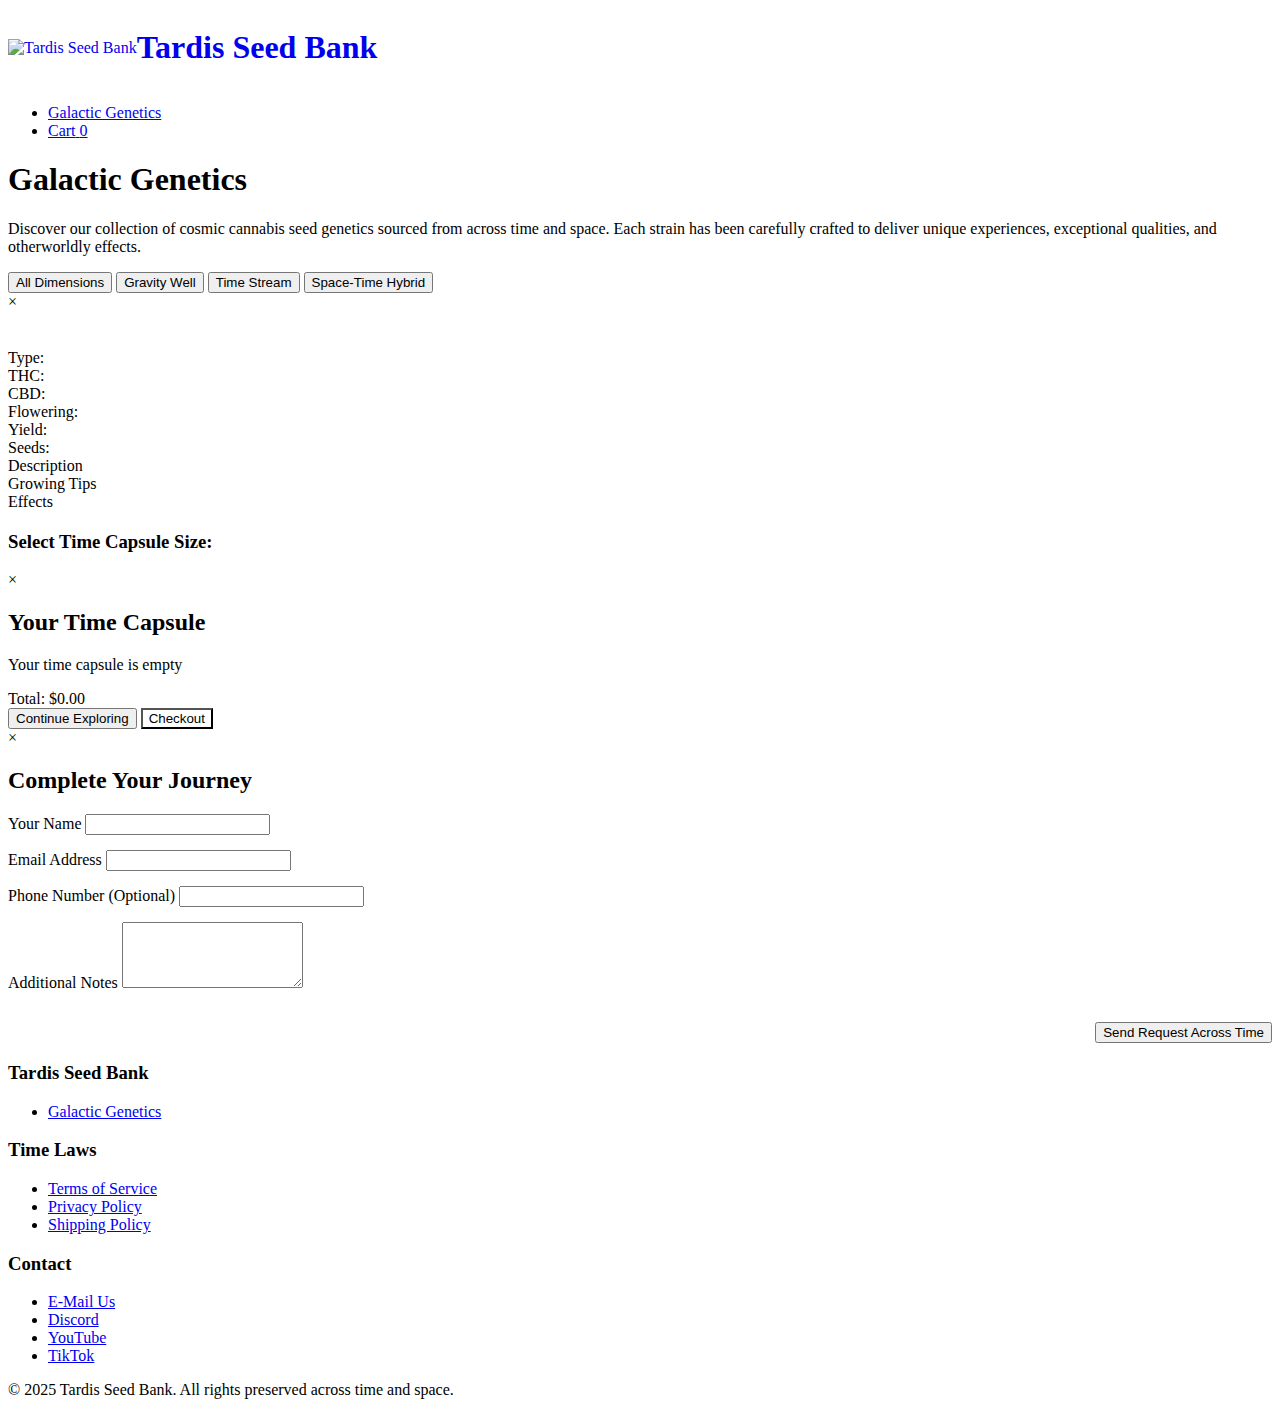
==== index.html @ 4725acb8 "Add files via upload" ====
<!DOCTYPE html>
<html lang="en">
<head>
    <meta charset="UTF-8">
    <meta name="viewport" content="width=device-width, initial-scale=1.0">
    
    <!-- Primary Meta Tags -->
    <meta name="title" content="Tardis Seed Bank - Galactic Genetics">
    <meta name="description" content="Explore our cosmic collection of cannabis seed genetics from across time and space.">

    <!-- Open Graph / Facebook / Discord -->
    <meta property="og:type" content="website">
    <meta property="og:url" content="http://www.tardisseedbank.com/genetics.html">
    <meta property="og:title" content="Tardis Seed Bank - Galactic Genetics">
    <meta property="og:description" content="Explore our cosmic collection of cannabis seed genetics from across time and space.">
    <meta property="og:image" content="http://tardisseedbank.com/img/social-preview.jpg">

    <!-- Twitter -->
    <meta property="twitter:card" content="summary_large_image">
    <meta property="twitter:url" content="http://www.tardisseedbank.com/genetics.html">
    <meta property="twitter:title" content="Tardis Seed Bank - Galactic Genetics">
    <meta property="twitter:description" content="Explore our cosmic collection of cannabis seed genetics from across time and space.">
    <meta property="twitter:image" content="http://tardisseedbank.com/img/social-preview.jpg">
    
    <title>Tardis Seed Bank - Galactic Genetics</title>
    
    <!-- Google Fonts -->
    <link rel="preconnect" href="https://fonts.googleapis.com">
    <link rel="preconnect" href="https://fonts.gstatic.com" crossorigin>
    <link href="https://fonts.googleapis.com/css2?family=Orbitron:wght@400;600;800&family=Exo+2:wght@300;400;500;600;700&display=swap" rel="stylesheet">

    <link rel="apple-touch-icon" sizes="180x180" href="/apple-touch-icon.png">
    <link rel="icon" type="image/png" sizes="32x32" href="/favicon-32x32.png">
    <link rel="icon" type="image/png" sizes="16x16" href="/favicon-16x16.png">
    <link rel="manifest" href="/site.webmanifest">
    
    <!-- External CSS -->
    <link rel="stylesheet" href="/css/styles.css">
</head>
<body>
    <div class="background"></div>
    <div class="stars"></div>
    <div class="time-vortex"></div>
    
    <div class="floating-galaxies" id="floatingGalaxies"></div>
    
    <header>
        <div class="container">
            <div class="header-container">
                <div class="logo-container">
                    <a href="index.html" style="text-decoration: none; display: flex; align-items: center;">
                        <img src="/img/tardis-logo.jpg" alt="Tardis Seed Bank" class="header-logo">
                        <h1 class="site-title">Tardis Seed Bank</h1>
                    </a>
                </div>
                <nav>
                    <ul>
                        <li><a href="genetics.html">Galactic Genetics</a></li>
                        <li>
                            <a href="#cart" id="cart-link">
                                <span>Cart</span>
                                <span id="cart-count" class="cart-badge">0</span>
                            </a>
                        </li>
                    </ul>
                </nav>
            </div>
        </div>
    </header>
    
    <div class="main-content">
        <div class="container">
            <div class="strain-hero">
                <h1>Galactic Genetics</h1>
                <p>Discover our collection of cosmic cannabis seed genetics sourced from across time and space. Each strain has been carefully crafted to deliver unique experiences, exceptional qualities, and otherworldly effects.</p>
            </div>
            
            <div class="strain-filters">
                <button class="filter-button active" data-filter="all">All Dimensions</button>
                <button class="filter-button" data-filter="indica">Gravity Well</button>
                <button class="filter-button" data-filter="sativa">Time Stream</button>
                <button class="filter-button" data-filter="hybrid">Space-Time Hybrid</button>
            </div>
            
            <section id="strains">
                <div class="strain-grid" id="strain-grid">
                    <!-- Strain cards will be dynamically inserted here -->
                </div>
            </section>
        </div>
    </div>
    
    <!-- Strain Modal Template -->
    <div class="modal" id="strainModal">
        <div class="modal-content">
            <span class="close-modal">&times;</span>
            <div class="modal-grid">
                <div class="modal-image-container">
                    <img src="" alt="" class="modal-image" id="modalImage">
                    <div class="modal-thumbnail-gallery" id="modalThumbnails">
                        <!-- Thumbnails will be added dynamically -->
                    </div>
                </div>
                <div class="modal-info">
                    <h2 id="modalTitle"></h2>
                    <div class="info-row">
                        <div class="info-label">Type:</div>
                        <div class="info-value" id="modalType"></div>
                    </div>
                    <div class="info-row">
                        <div class="info-label">THC:</div>
                        <div class="info-value" id="modalTHC"></div>
                    </div>
                    <div class="info-row">
                        <div class="info-label">CBD:</div>
                        <div class="info-value" id="modalCBD"></div>
                    </div>
                    <div class="info-row">
                        <div class="info-label">Flowering:</div>
                        <div class="info-value" id="modalFlowering"></div>
                    </div>
                    <div class="info-row">
                        <div class="info-label">Yield:</div>
                        <div class="info-value" id="modalYield"></div>
                    </div>
                    <div class="info-row">
                        <div class="info-label">Seeds:</div>
                        <div class="info-value" id="modalSeeds"></div>
                    </div>
                    
                    <!-- Grow Info Tabs -->
                    <div class="grow-info-tabs">
                        <div class="grow-tab active" data-tab="description">Description</div>
                        <div class="grow-tab" data-tab="growing">Growing Tips</div>
                        <div class="grow-tab" data-tab="effects">Effects</div>
                    </div>
                    
                    <div class="grow-tab-content active" id="descriptionTab">
                        <div class="modal-description" id="modalDescription"></div>
                    </div>
                    
                    <div class="grow-tab-content" id="growingTab">
                        <div class="modal-growing-tips" id="modalGrowingTips"></div>
                    </div>
                    
                    <div class="grow-tab-content" id="effectsTab">
                        <div class="modal-effects" id="modalEffects"></div>
                    </div>
                    
                    <!-- Pack Options -->
                    <div class="pack-options" id="packOptions">
                        <h3 style="margin-top: 20px; color: var(--sonic-green);">Select Time Capsule Size:</h3>
                        <div class="pack-option-buttons" id="packOptionButtons"></div>
                    </div>
                </div>
            </div>
        </div>
    </div>
    
    <!-- Cart Modal -->
    <div class="modal cart-modal" id="cartModal">
        <div class="modal-content cart-container">
            <span class="close-modal" id="closeCart">&times;</span>
            <div class="cart-header">
                <h2 class="cart-title">Your Time Capsule</h2>
            </div>
            <div id="cartItems" class="cart-items">
                <!-- Cart items will be inserted here dynamically -->
            </div>
            <div id="cartEmpty" class="cart-empty">
                <p>Your time capsule is empty</p>
            </div>
            <div id="cartTotal" class="cart-total">
                <span>Total:</span>
                <span id="totalAmount">$0.00</span>
            </div>
            <div class="cart-buttons">
                <button class="cta-button" id="continueShoppingBtn">Continue Exploring</button>
                <button class="cta-button" id="checkoutBtn" style="background: linear-gradient(45deg, var(--sonic-green), var(--tardis-blue));">Checkout</button>
            </div>
        </div>
    </div>
    
    <!-- Checkout Modal -->
    <div class="modal" id="checkoutModal">
        <div class="modal-content">
            <span class="close-modal" id="closeCheckout">&times;</span>
            <h2 style="color: var(--cybernetic-yellow); font-family: var(--font-display); margin-bottom: 20px;">Complete Your Journey</h2>
            <form id="checkoutForm">
                <div style="margin-bottom: 15px;">
                    <label for="name">Your Name</label>
                    <input type="text" id="name" required>
                </div>
                <div style="margin-bottom: 15px;">
                    <label for="email">Email Address</label>
                    <input type="email" id="email" required>
                </div>
                <div style="margin-bottom: 15px;">
                    <label for="phone">Phone Number (Optional)</label>
                    <input type="tel" id="phone">
                </div>
                <div style="margin-bottom: 15px;">
                    <label for="message">Additional Notes</label>
                    <textarea id="message" rows="4"></textarea>
                </div>
                <div style="margin-top: 30px; text-align: right;">
                    <button type="submit" class="cta-button">Send Request Across Time</button>
                </div>
            </form>
        </div>
    </div>
    
    <footer>
        <div class="container">
            <div class="footer-content">
                <div class="footer-section">
                    <h3>Tardis Seed Bank</h3>
                    <ul>
                        <li><a href="genetics.html">Galactic Genetics</a></li>
                    </ul>
                </div>
                
                <div class="footer-section">
                    <h3>Time Laws</h3>
                    <ul>
                        <li><a href="/terms.html">Terms of Service</a></li>
                        <li><a href="/privacy.html">Privacy Policy</a></li>
                        <li><a href="/shipping.html">Shipping Policy</a></li>
                    </ul>
                </div>
                
                <div class="footer-section">
                    <h3>Contact</h3>
                    <ul>
                        <li><a href="mailto:TardisGenetics@gmail.com">E-Mail Us</a></li>
                        <li><a href="https://discord.gg/tardisgenetics" target="_blank">Discord</a></li>
                        <li><a href="https://youtube.com/@tardis_genetics" target="_blank">YouTube</a></li>
                        <li><a href="https://tiktok.com/@tardisgenetics" target="_blank">TikTok</a></li>
                    </ul>
                </div>
            </div>
            <div class="copyright">
                <p>© 2025 Tardis Seed Bank. All rights preserved across time and space.</p>
            </div>
        </div>
    </footer>

    <!-- External JavaScript -->
    <script src="/js/main.js"></script>
</body>
</html>
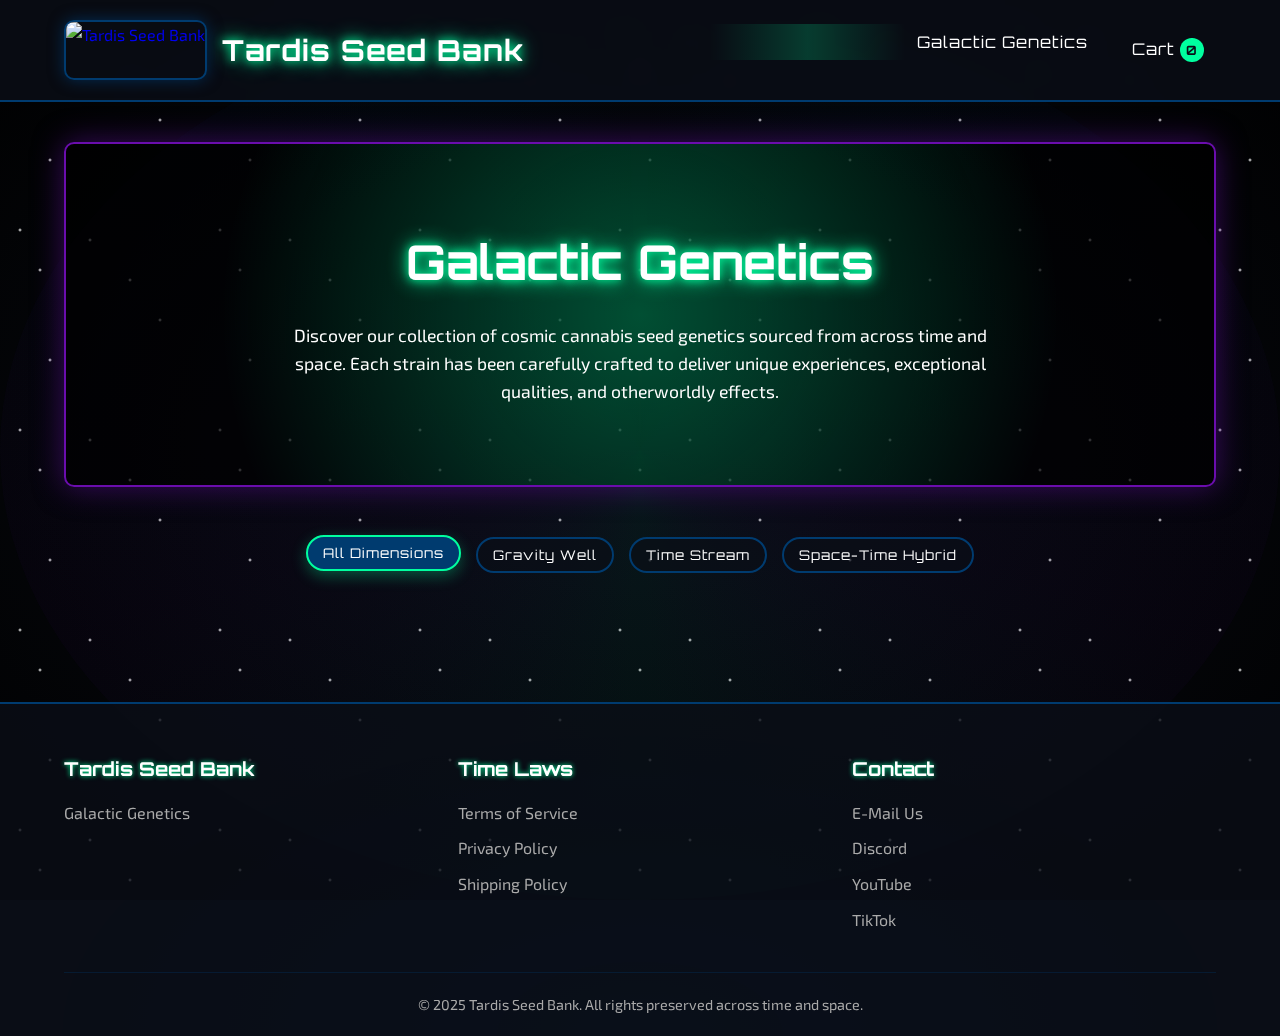
==== commit 5edf107b: "Add files via upload" ====
--- a/index.html
+++ b/index.html
@@ -29,13 +29,13 @@
     <link rel="preconnect" href="https://fonts.gstatic.com" crossorigin>
     <link href="https://fonts.googleapis.com/css2?family=Orbitron:wght@400;600;800&family=Exo+2:wght@300;400;500;600;700&display=swap" rel="stylesheet">
 
-    <link rel="apple-touch-icon" sizes="180x180" href="/apple-touch-icon.png">
-    <link rel="icon" type="image/png" sizes="32x32" href="/favicon-32x32.png">
-    <link rel="icon" type="image/png" sizes="16x16" href="/favicon-16x16.png">
-    <link rel="manifest" href="/site.webmanifest">
+    <link rel="apple-touch-icon" sizes="180x180" href="apple-touch-icon.png">
+    <link rel="icon" type="image/png" sizes="32x32" href="favicon-32x32.png">
+    <link rel="icon" type="image/png" sizes="16x16" href="favicon-16x16.png">
+    <link rel="manifest" href="site.webmanifest">
     
     <!-- External CSS -->
-    <link rel="stylesheet" href="/css/styles.css">
+    <link rel="stylesheet" href="css/styles.css">
 </head>
 <body>
     <div class="background"></div>
@@ -49,7 +49,7 @@
             <div class="header-container">
                 <div class="logo-container">
                     <a href="index.html" style="text-decoration: none; display: flex; align-items: center;">
-                        <img src="/img/tardis-logo.jpg" alt="Tardis Seed Bank" class="header-logo">
+                        <img src="img/tardis-logo.jpg" alt="Tardis Seed Bank" class="header-logo">
                         <h1 class="site-title">Tardis Seed Bank</h1>
                     </a>
                 </div>
@@ -223,9 +223,9 @@
                 <div class="footer-section">
                     <h3>Time Laws</h3>
                     <ul>
-                        <li><a href="/terms.html">Terms of Service</a></li>
-                        <li><a href="/privacy.html">Privacy Policy</a></li>
-                        <li><a href="/shipping.html">Shipping Policy</a></li>
+                        <li><a href="terms.html">Terms of Service</a></li>
+                        <li><a href="privacy.html">Privacy Policy</a></li>
+                        <li><a href="shipping.html">Shipping Policy</a></li>
                     </ul>
                 </div>
                 
@@ -246,6 +246,6 @@
     </footer>
 
     <!-- External JavaScript -->
-    <script src="/js/main.js"></script>
+    <script src="js/main.js"></script>
 </body>
 </html>--- a/css/styles.css
+++ b/css/styles.css
@@ -0,0 +1,938 @@
+:root {
+    --tardis-blue: #003B6F;
+    --space-black: #0A0E17;
+    --galactic-purple: #6A0DAD;
+    --time-vortex: linear-gradient(45deg, #003B6F, #6A0DAD);
+    --sonic-green: #00FF9F;
+    --cybernetic-yellow: #FFD700;
+    --regeneration-orange: #FF5722;
+    --nebula-pink: #FF4081;
+    
+    --font-primary: 'Exo 2', sans-serif;
+    --font-display: 'Orbitron', sans-serif;
+}
+
+* {
+    margin: 0;
+    padding: 0;
+    box-sizing: border-box;
+}
+
+body {
+    font-family: var(--font-primary);
+    background-color: var(--space-black);
+    color: white;
+    line-height: 1.6;
+    overflow-x: hidden;
+    position: relative;
+}
+
+/* Space background effects */
+.background {
+    position: fixed;
+    top: 0;
+    left: 0;
+    width: 100%;
+    height: 100%;
+    background: radial-gradient(ellipse at center, #0A0E17 0%, #000000 100%);
+    z-index: -10;
+    overflow: hidden;
+}
+
+.stars {
+    position: fixed;
+    top: 0;
+    left: 0;
+    width: 100%;
+    height: 100%;
+    z-index: -9;
+    background-image: 
+        radial-gradient(2px 2px at 20px 30px, #ffffff, transparent),
+        radial-gradient(2px 2px at 40px 70px, #ffffff, transparent),
+        radial-gradient(2px 2px at 50px 160px, #ffffff, transparent),
+        radial-gradient(2px 2px at 90px 40px, #ffffff, transparent),
+        radial-gradient(2px 2px at 130px 80px, #ffffff, transparent),
+        radial-gradient(2px 2px at 160px 120px, #ffffff, transparent);
+    background-repeat: repeat;
+    background-size: 200px 200px;
+    animation: moveStars 100s linear infinite;
+}
+
+.time-vortex {
+    position: fixed;
+    top: 50%;
+    left: 50%;
+    transform: translate(-50%, -50%);
+    width: 100%;
+    height: 100%;
+    background: conic-gradient(
+        from 0deg,
+        transparent 0%,
+        rgba(0, 59, 111, 0.1) 10%,
+        rgba(106, 13, 173, 0.1) 30%,
+        rgba(0, 255, 159, 0.1) 50%,
+        rgba(106, 13, 173, 0.1) 70%,
+        rgba(0, 59, 111, 0.1) 90%,
+        transparent 100%
+    );
+    border-radius: 50%;
+    z-index: -8;
+    opacity: 0.4;
+    animation: rotateVortex 40s linear infinite;
+}
+
+@keyframes moveStars {
+    from { background-position: 0 0; }
+    to { background-position: 200px 200px; }
+}
+
+@keyframes rotateVortex {
+    from { transform: translate(-50%, -50%) rotate(0deg); }
+    to { transform: translate(-50%, -50%) rotate(360deg); }
+}
+
+.floating-galaxies {
+    position: fixed;
+    top: 0;
+    left: 0;
+    width: 100%;
+    height: 100%;
+    z-index: -7;
+    pointer-events: none;
+}
+
+.galaxy {
+    position: absolute;
+    width: 40px;
+    height: 40px;
+    background-image: url('/img/galaxy.png');
+    background-size: contain;
+    background-repeat: no-repeat;
+    opacity: 0.6;
+    filter: hue-rotate(var(--hue, 0deg));
+    animation: floatGalaxy var(--float-time, 20s) linear infinite;
+}
+
+@keyframes floatGalaxy {
+    0% { transform: translateY(100vh) rotate(0deg); opacity: 0; }
+    10% { opacity: 0.6; }
+    90% { opacity: 0.6; }
+    100% { transform: translateY(-100px) rotate(360deg); opacity: 0; }
+}
+
+/* Container */
+.container {
+    width: 90%;
+    max-width: 1200px;
+    margin: 0 auto;
+    position: relative;
+    z-index: 1;
+}
+
+/* Header */
+header {
+    padding: 20px 0;
+    background: rgba(10, 14, 23, 0.8);
+    backdrop-filter: blur(10px);
+    border-bottom: 2px solid var(--tardis-blue);
+    position: sticky;
+    top: 0;
+    z-index: 100;
+}
+
+.header-container {
+    display: flex;
+    justify-content: space-between;
+    align-items: center;
+}
+
+.logo-container {
+    display: flex;
+    align-items: center;
+}
+
+.header-logo {
+    height: 60px;
+    width: auto;
+    margin-right: 15px;
+    border-radius: 10px;
+    border: 2px solid var(--tardis-blue);
+    box-shadow: 0 0 15px rgba(0, 59, 111, 0.7);
+}
+
+.site-title {
+    font-family: var(--font-display);
+    font-size: 1.8rem;
+    color: white;
+    text-shadow: 0 0 10px var(--sonic-green), 0 0 20px var(--sonic-green);
+    letter-spacing: 1px;
+}
+
+nav ul {
+    display: flex;
+    list-style: none;
+    gap: 20px;
+}
+
+nav a {
+    color: white;
+    text-decoration: none;
+    font-family: var(--font-display);
+    font-size: 1rem;
+    letter-spacing: 1px;
+    transition: all 0.3s;
+    padding: 8px 12px;
+    border-radius: 20px;
+    position: relative;
+    overflow: hidden;
+}
+
+nav a::before {
+    content: '';
+    position: absolute;
+    top: 0;
+    left: -100%;
+    width: 100%;
+    height: 100%;
+    background: linear-gradient(90deg, transparent, rgba(0, 255, 159, 0.2), transparent);
+    transition: all 0.5s;
+    z-index: -1;
+}
+
+nav a:hover {
+    color: var(--sonic-green);
+    text-shadow: 0 0 5px var(--sonic-green);
+}
+
+nav a:hover::before {
+    left: 100%;
+}
+
+#cart-link {
+    display: flex;
+    align-items: center;
+    gap: 5px;
+}
+
+.cart-badge {
+    background-color: var(--sonic-green);
+    color: var(--space-black);
+    border-radius: 50%;
+    padding: 2px 6px;
+    font-size: 0.8rem;
+    font-weight: bold;
+}
+
+/* Main Content */
+.main-content {
+    padding: 40px 0;
+    min-height: calc(100vh - 300px);
+}
+
+/* Strain Hero Section */
+.strain-hero {
+    background-image: linear-gradient(rgba(0,0,0,0.7), rgba(0,0,0,0.7)), url('/img/tardis-portal-bg.jpg');
+    background-size: cover;
+    background-position: center;
+    padding: 80px 0;
+    text-align: center;
+    margin-bottom: 50px;
+    border-radius: 10px;
+    border: 2px solid var(--galactic-purple);
+    box-shadow: 0 0 30px rgba(106, 13, 173, 0.5);
+    position: relative;
+    overflow: hidden;
+}
+
+.strain-hero::before {
+    content: '';
+    position: absolute;
+    top: 0;
+    left: 0;
+    width: 100%;
+    height: 100%;
+    background: radial-gradient(circle at center, rgba(0, 255, 159, 0.3) 0%, transparent 70%);
+    z-index: 0;
+    animation: pulseGlow 5s ease-in-out infinite;
+}
+
+@keyframes pulseGlow {
+    0% { opacity: 0.3; }
+    50% { opacity: 0.7; }
+    100% { opacity: 0.3; }
+}
+
+.strain-hero h1 {
+    font-family: var(--font-display);
+    font-size: 3rem;
+    margin-bottom: 20px;
+    color: white;
+    text-shadow: 0 0 10px var(--sonic-green), 0 0 20px var(--sonic-green);
+    position: relative;
+    z-index: 1;
+}
+
+.strain-hero p {
+    max-width: 700px;
+    margin: 0 auto;
+    font-size: 1.1rem;
+    color: white;
+    position: relative;
+    z-index: 1;
+}
+
+/* Strain Filters */
+.strain-filters {
+    display: flex;
+    justify-content: center;
+    gap: 15px;
+    margin-bottom: 30px;
+    flex-wrap: wrap;
+}
+
+.filter-button {
+    background: rgba(10, 14, 23, 0.7);
+    border: 2px solid var(--tardis-blue);
+    color: white;
+    padding: 8px 15px;
+    border-radius: 20px;
+    cursor: pointer;
+    transition: all 0.3s;
+    font-family: var(--font-display);
+    letter-spacing: 1px;
+    position: relative;
+    overflow: hidden;
+}
+
+.filter-button::before {
+    content: '';
+    position: absolute;
+    top: 0;
+    left: -100%;
+    width: 100%;
+    height: 100%;
+    background: linear-gradient(90deg, transparent, rgba(0, 255, 159, 0.2), transparent);
+    transition: all 0.5s;
+    z-index: -1;
+}
+
+.filter-button:hover, .filter-button.active {
+    background: var(--tardis-blue);
+    border-color: var(--sonic-green);
+    transform: translateY(-2px);
+    box-shadow: 0 5px 15px rgba(0, 255, 159, 0.3);
+}
+
+.filter-button:hover::before, .filter-button.active::before {
+    left: 100%;
+}
+
+/* Strain Grid */
+.strain-grid {
+    display: grid;
+    grid-template-columns: repeat(auto-fill, minmax(300px, 1fr));
+    gap: 30px;
+    margin-bottom: 50px;
+}
+
+.strain-card {
+    background: rgba(10, 14, 23, 0.8);
+    border-radius: 10px;
+    overflow: hidden;
+    transition: all 0.3s;
+    position: relative;
+    border: 2px solid var(--tardis-blue);
+    cursor: pointer;
+}
+
+.strain-card:hover {
+    transform: translateY(-5px);
+    box-shadow: 0 10px 25px rgba(0, 255, 159, 0.3);
+    border-color: var(--sonic-green);
+}
+
+.strain-img {
+    width: 100%;
+    height: 200px;
+    object-fit: cover;
+    transition: all 0.3s;
+}
+
+.strain-card:hover .strain-img {
+    transform: scale(1.05);
+}
+
+.card-content {
+    padding: 20px;
+}
+
+.card-title {
+    font-family: var(--font-display);
+    font-size: 1.5rem;
+    margin-bottom: 10px;
+    color: white;
+    text-shadow: 0 0 5px var(--sonic-green);
+}
+
+.strain-type {
+    display: inline-block;
+    background: var(--tardis-blue);
+    padding: 5px 10px;
+    border-radius: 15px;
+    font-size: 0.8rem;
+    margin-bottom: 10px;
+    color: white;
+}
+
+.card-description {
+    color: #ccc;
+    margin-bottom: 15px;
+    font-size: 0.9rem;
+    line-height: 1.5;
+}
+
+.strain-details {
+    display: flex;
+    flex-wrap: wrap;
+    gap: 10px;
+}
+
+.detail-item {
+    background: rgba(0, 59, 111, 0.5);
+    padding: 5px 10px;
+    border-radius: 15px;
+    font-size: 0.8rem;
+    color: white;
+}
+
+.strain-status {
+    position: absolute;
+    top: 10px;
+    right: 10px;
+    padding: 5px 10px;
+    border-radius: 15px;
+    font-size: 0.8rem;
+    font-weight: bold;
+    z-index: 5;
+}
+
+.sold-out {
+    background: var(--regeneration-orange);
+    color: white;
+}
+
+.coming-soon {
+    background: var(--cybernetic-yellow);
+    color: var(--space-black);
+}
+
+.unavailable {
+    opacity: 0.7;
+    cursor: default;
+}
+
+.unavailable:hover {
+    transform: none;
+    box-shadow: none;
+    border-color: var(--tardis-blue);
+}
+
+/* Modal Styles */
+.modal {
+    display: none;
+    position: fixed;
+    top: 0;
+    left: 0;
+    width: 100%;
+    height: 100%;
+    background-color: rgba(0, 0, 0, 0.8);
+    z-index: 1000;
+    overflow-y: auto;
+}
+
+.modal-content {
+    background: rgba(10, 14, 23, 0.95);
+    margin: 50px auto;
+    width: 90%;
+    max-width: 1000px;
+    border-radius: 10px;
+    border: 2px solid var(--galactic-purple);
+    box-shadow: 0 0 30px rgba(106, 13, 173, 0.5);
+    position: relative;
+    overflow: hidden;
+    padding: 30px;
+}
+
+.modal-content::before {
+    content: '';
+    position: absolute;
+    top: 0;
+    left: 0;
+    width: 100%;
+    height: 100%;
+    background: radial-gradient(circle at top right, rgba(0, 255, 159, 0.1) 0%, transparent 70%);
+    z-index: -1;
+}
+
+.close-modal {
+    position: absolute;
+    top: 20px;
+    right: 20px;
+    color: white;
+    font-size: 30px;
+    cursor: pointer;
+    transition: all 0.3s;
+    z-index: 10;
+}
+
+.close-modal:hover {
+    color: var(--sonic-green);
+    transform: scale(1.2);
+}
+
+.modal-grid {
+    display: grid;
+    grid-template-columns: 1fr 1fr;
+    gap: 30px;
+}
+
+.modal-image-container {
+    position: relative;
+}
+
+.modal-image {
+    width: 100%;
+    height: auto;
+    border-radius: 10px;
+    border: 2px solid var(--tardis-blue);
+}
+
+.modal-thumbnail-gallery {
+    display: flex;
+    gap: 10px;
+    margin-top: 15px;
+    overflow-x: auto;
+    padding-bottom: 10px;
+}
+
+.modal-thumbnail {
+    width: 80px;
+    height: 80px;
+    object-fit: cover;
+    border-radius: 5px;
+    cursor: pointer;
+    opacity: 0.7;
+    transition: all 0.3s;
+    border: 1px solid var(--tardis-blue);
+}
+
+.modal-thumbnail:hover, .modal-thumbnail.active {
+    opacity: 1;
+    transform: scale(1.05);
+    box-shadow: 0 0 10px var(--sonic-green);
+    border-color: var(--sonic-green);
+}
+
+.modal-info h2 {
+    font-family: var(--font-display);
+    font-size: 2rem;
+    margin-bottom: 20px;
+    color: white;
+    text-shadow: 0 0 10px var(--sonic-green);
+}
+
+.info-row {
+    display: flex;
+    margin-bottom: 10px;
+    border-bottom: 1px solid rgba(0, 59, 111, 0.3);
+    padding-bottom: 5px;
+}
+
+.info-label {
+    font-weight: bold;
+    width: 100px;
+    color: var(--sonic-green);
+}
+
+.info-value {
+    flex: 1;
+}
+
+.grow-info-tabs {
+    display: flex;
+    border-bottom: 1px solid var(--tardis-blue);
+    margin: 20px 0;
+}
+
+.grow-tab {
+    padding: 10px 15px;
+    cursor: pointer;
+    color: #aaa;
+    transition: all 0.3s;
+    font-family: var(--font-display);
+}
+
+.grow-tab.active {
+    color: var(--sonic-green);
+    border-bottom: 2px solid var(--sonic-green);
+}
+
+.grow-tab-content {
+    display: none;
+    padding: 10px 0;
+}
+
+.grow-tab-content.active {
+    display: block;
+    animation: fadeIn 0.5s;
+}
+
+@keyframes fadeIn {
+    from { opacity: 0; }
+    to { opacity: 1; }
+}
+
+.pack-options {
+    margin-top: 20px;
+}
+
+.pack-options h3 {
+    font-family: var(--font-display);
+    margin-bottom: 15px;
+    color: var(--sonic-green);
+}
+
+.pack-option-buttons {
+    display: flex;
+    flex-wrap: wrap;
+    gap: 15px;
+}
+
+.pack-option-button {
+    background: rgba(10, 14, 23, 0.8);
+    border: 2px solid var(--tardis-blue);
+    border-radius: 8px;
+    padding: 10px 15px;
+    cursor: pointer;
+    transition: all 0.3s;
+    flex: 1;
+    min-width: 120px;
+    text-align: center;
+}
+
+.pack-option-button.selected, .pack-option-button:hover {
+    border-color: var(--sonic-green);
+    box-shadow: 0 0 15px rgba(0, 255, 159, 0.3);
+    transform: translateY(-2px);
+}
+
+.pack-size {
+    font-weight: bold;
+    display: block;
+    margin-bottom: 5px;
+}
+
+.pack-price {
+    display: flex;
+    flex-direction: column;
+    align-items: center;
+}
+
+.regular-price {
+    text-decoration: line-through;
+    color: #aaa;
+    font-size: 0.9rem;
+}
+
+.sale-price {
+    font-weight: bold;
+    color: var(--sonic-green);
+}
+
+.cta-button {
+    background: var(--time-vortex);
+    color: white;
+    border: none;
+    padding: 12px 25px;
+    border-radius: 25px;
+    font-family: var(--font-display);
+    font-size: 1rem;
+    cursor: pointer;
+    transition: all 0.3s;
+    box-shadow: 0 5px 15px rgba(0, 0, 0, 0.2);
+    border: 1px solid transparent;
+}
+
+.cta-button:hover {
+    transform: translateY(-2px);
+    box-shadow: 0 8px 20px rgba(0, 0, 0, 0.3);
+    border-color: var(--sonic-green);
+}
+
+/* Cart Modal */
+.cart-container {
+    padding: 30px;
+}
+
+.cart-header {
+    margin-bottom: 20px;
+    border-bottom: 1px solid var(--tardis-blue);
+    padding-bottom: 10px;
+}
+
+.cart-title {
+    font-family: var(--font-display);
+    color: white;
+    text-shadow: 0 0 10px var(--sonic-green);
+}
+
+.cart-items {
+    display: flex;
+    flex-direction: column;
+    gap: 20px;
+    margin-bottom: 20px;
+}
+
+.cart-item {
+    display: grid;
+    grid-template-columns: auto 1fr auto auto auto;
+    align-items: center;
+    gap: 15px;
+    background: rgba(10, 14, 23, 0.8);
+    padding: 15px;
+    border-radius: 10px;
+    border: 1px solid var(--tardis-blue);
+}
+
+.cart-item-img {
+    width: 60px;
+    height: 60px;
+    object-fit: cover;
+    border-radius: 5px;
+}
+
+.cart-item-info h4 {
+    margin-bottom: 5px;
+}
+
+.cart-item-type {
+    font-size: 0.8rem;
+    color: #aaa;
+}
+
+.quantity-selector {
+    display: flex;
+    align-items: center;
+    gap: 10px;
+}
+
+.quantity-btn {
+    background: var(--tardis-blue);
+    color: white;
+    border: none;
+    width: 25px;
+    height: 25px;
+    border-radius: 50%;
+    cursor: pointer;
+    display: flex;
+    align-items: center;
+    justify-content: center;
+    transition: all 0.3s;
+}
+
+.quantity-btn:hover {
+    background: var(--sonic-green);
+    color: var(--space-black);
+}
+
+.quantity-value {
+    font-weight: bold;
+}
+
+.cart-item-price {
+    font-weight: bold;
+    color: var(--sonic-green);
+}
+
+.cart-item-remove {
+    background: none;
+    border: none;
+    color: #aaa;
+    font-size: 1.2rem;
+    cursor: pointer;
+    transition: all 0.3s;
+}
+
+.cart-item-remove:hover {
+    color: var(--regeneration-orange);
+    transform: scale(1.2);
+}
+
+.cart-empty {
+    text-align: center;
+    padding: 50px 0;
+    color: #aaa;
+}
+
+.cart-total {
+    display: flex;
+    justify-content: space-between;
+    font-size: 1.2rem;
+    font-weight: bold;
+    margin: 20px 0;
+    padding: 15px 0;
+    border-top: 1px solid var(--tardis-blue);
+}
+
+#totalAmount {
+    color: var(--sonic-green);
+}
+
+.cart-buttons {
+    display: flex;
+    justify-content: space-between;
+    gap: 20px;
+}
+
+/* Checkout Form */
+#checkoutForm {
+    margin-top: 20px;
+}
+
+input, textarea {
+    width: 100%;
+    padding: 12px;
+    background: rgba(10, 14, 23, 0.8);
+    border: 1px solid var(--tardis-blue);
+    border-radius: 5px;
+    color: white;
+    margin-top: 5px;
+    transition: all 0.3s;
+    font-family: var(--font-primary);
+}
+
+input:focus, textarea:focus {
+    border-color: var(--sonic-green);
+    box-shadow: 0 0 10px rgba(0, 255, 159, 0.3);
+    outline: none;
+}
+
+label {
+    display: block;
+    margin-bottom: 5px;
+    color: var(--sonic-green);
+    font-family: var(--font-display);
+}
+
+/* Footer */
+footer {
+    background: rgba(10, 14, 23, 0.8);
+    padding: 50px 0 20px;
+    border-top: 2px solid var(--tardis-blue);
+    position: relative;
+}
+
+footer::before {
+    content: '';
+    position: absolute;
+    top: 0;
+    left: 0;
+    width: 100%;
+    height: 100%;
+    background: radial-gradient(ellipse at bottom, rgba(0, 59, 111, 0.2) 0%, transparent 70%);
+    z-index: -1;
+}
+
+.footer-content {
+    display: grid;
+    grid-template-columns: repeat(auto-fit, minmax(200px, 1fr));
+    gap: 30px;
+    margin-bottom: 30px;
+}
+
+.footer-section h3 {
+    font-family: var(--font-display);
+    font-size: 1.2rem;
+    margin-bottom: 15px;
+    color: white;
+    text-shadow: 0 0 5px var(--sonic-green);
+}
+
+.footer-section ul {
+    list-style: none;
+}
+
+.footer-section li {
+    margin-bottom: 10px;
+}
+
+.footer-section a {
+    color: #aaa;
+    text-decoration: none;
+    transition: all 0.3s;
+    display: inline-block;
+}
+
+.footer-section a:hover {
+    color: var(--sonic-green);
+    transform: translateX(5px);
+}
+
+.copyright {
+    text-align: center;
+    padding-top: 20px;
+    border-top: 1px solid rgba(0, 59, 111, 0.3);
+    color: #aaa;
+    font-size: 0.9rem;
+}
+
+/* Responsive Styles */
+@media (max-width: 768px) {
+    .header-container {
+        flex-direction: column;
+        gap: 20px;
+    }
+    
+    nav ul {
+        flex-wrap: wrap;
+        justify-content: center;
+    }
+    
+    .strain-hero h1 {
+        font-size: 2rem;
+    }
+    
+    .modal-grid {
+        grid-template-columns: 1fr;
+    }
+    
+    .cart-item {
+        grid-template-columns: 1fr 1fr;
+        grid-template-rows: auto auto auto;
+    }
+    
+    .cart-item-img {
+        grid-row: span 2;
+    }
+    
+    .quantity-selector {
+        grid-column: 1;
+        grid-row: 3;
+    }
+    
+    .cart-item-price {
+        grid-column: 2;
+        grid-row: 3;
+        text-align: right;
+    }
+    
+    .cart-item-remove {
+        grid-column: 2;
+        grid-row: 1;
+        justify-self: end;
+    }
+    
+    .cart-buttons {
+        flex-direction: column;
+    }
+}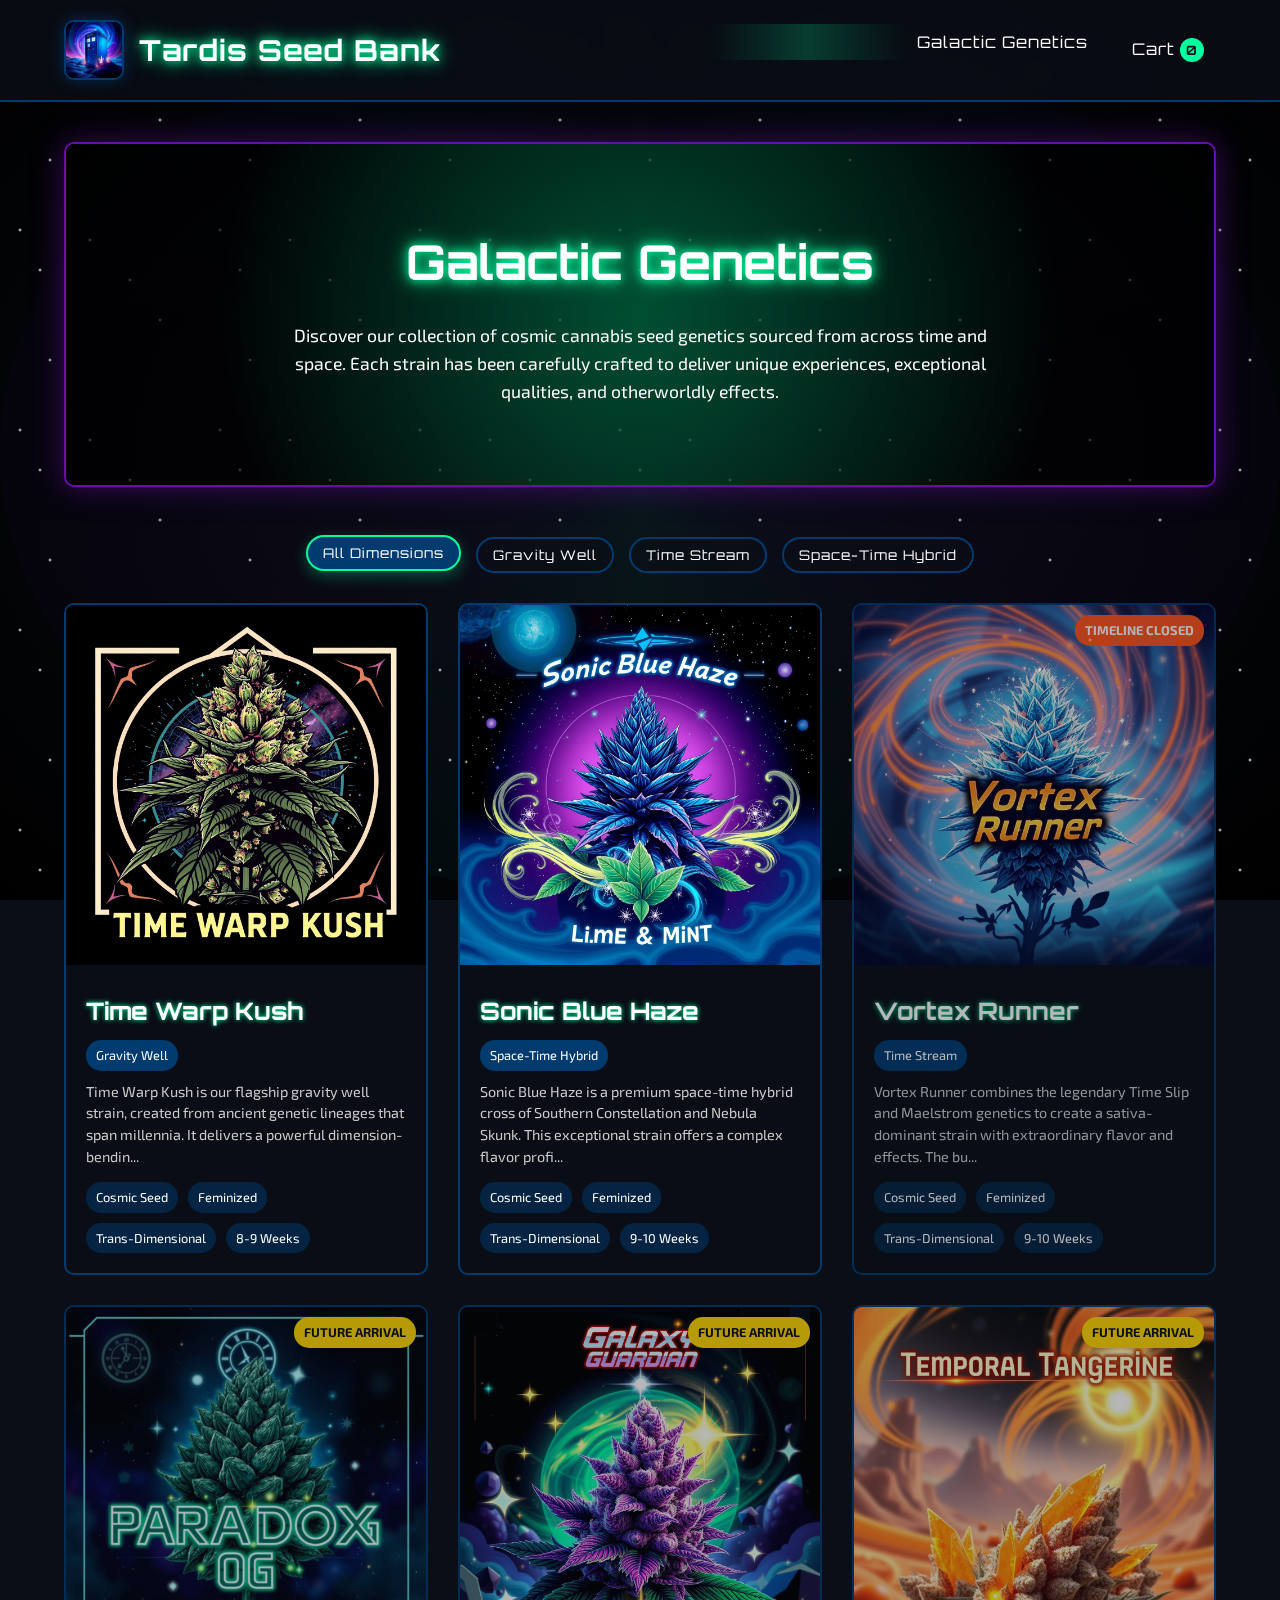
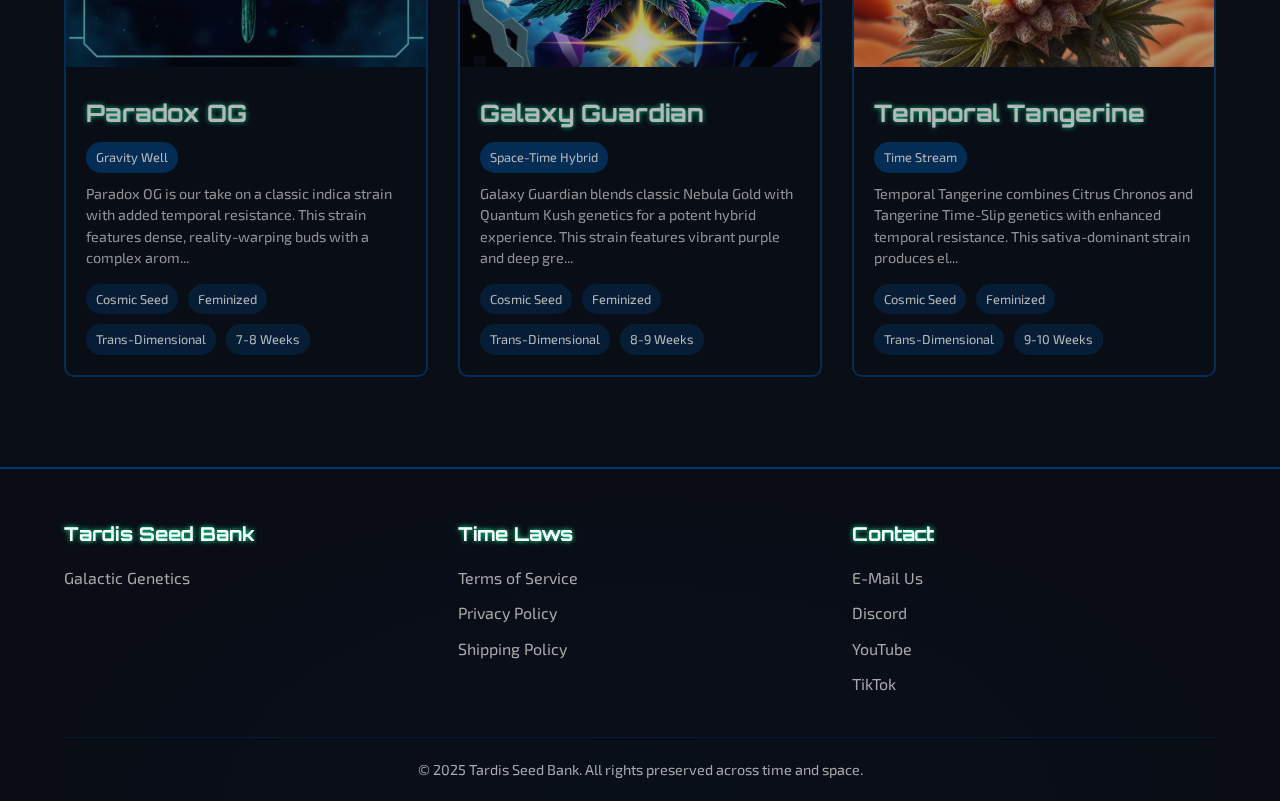
==== commit c74139a8: "Update index.html" ====
--- a/index.html
+++ b/index.html
@@ -10,17 +10,17 @@
 
     <!-- Open Graph / Facebook / Discord -->
     <meta property="og:type" content="website">
-    <meta property="og:url" content="http://www.tardisseedbank.com/genetics.html">
+    <meta property="og:url" content="https://tolerable.github.io/TardisSeedBank/index.html">
     <meta property="og:title" content="Tardis Seed Bank - Galactic Genetics">
     <meta property="og:description" content="Explore our cosmic collection of cannabis seed genetics from across time and space.">
-    <meta property="og:image" content="http://tardisseedbank.com/img/social-preview.jpg">
+    <meta property="og:image" content="https://tolerable.github.io/TardisSeedBank/img/social-preview.jpg?v=1">
 
     <!-- Twitter -->
     <meta property="twitter:card" content="summary_large_image">
-    <meta property="twitter:url" content="http://www.tardisseedbank.com/genetics.html">
+    <meta property="twitter:url" content="https://tolerable.github.io/TardisSeedBank/index.html">
     <meta property="twitter:title" content="Tardis Seed Bank - Galactic Genetics">
     <meta property="twitter:description" content="Explore our cosmic collection of cannabis seed genetics from across time and space.">
-    <meta property="twitter:image" content="http://tardisseedbank.com/img/social-preview.jpg">
+    <meta property="twitter:image" content="https://tolerable.github.io/TardisSeedBank/img/social-preview.jpg?v=1">
     
     <title>Tardis Seed Bank - Galactic Genetics</title>
     
@@ -248,4 +248,4 @@
     <!-- External JavaScript -->
     <script src="js/main.js"></script>
 </body>
-</html>+</html>
--- a/css/styles.css
+++ b/css/styles.css
@@ -105,7 +105,7 @@
     position: absolute;
     width: 40px;
     height: 40px;
-    background-image: url('/img/galaxy.png');
+    background-image: url('img/galaxy.png');
     background-size: contain;
     background-repeat: no-repeat;
     opacity: 0.6;
@@ -231,7 +231,7 @@
 
 /* Strain Hero Section */
 .strain-hero {
-    background-image: linear-gradient(rgba(0,0,0,0.7), rgba(0,0,0,0.7)), url('/img/tardis-portal-bg.jpg');
+    background-image: linear-gradient(rgba(0,0,0,0.7), rgba(0,0,0,0.7)), url('img/tardis-portal-bg.jpg');
     background-size: cover;
     background-position: center;
     padding: 80px 0;
@@ -353,7 +353,7 @@
 
 .strain-img {
     width: 100%;
-    height: 200px;
+    aspect-ratio: 1 / 1;
     object-fit: cover;
     transition: all 0.3s;
 }
@@ -935,4 +935,4 @@
     .cart-buttons {
         flex-direction: column;
     }
-}+}
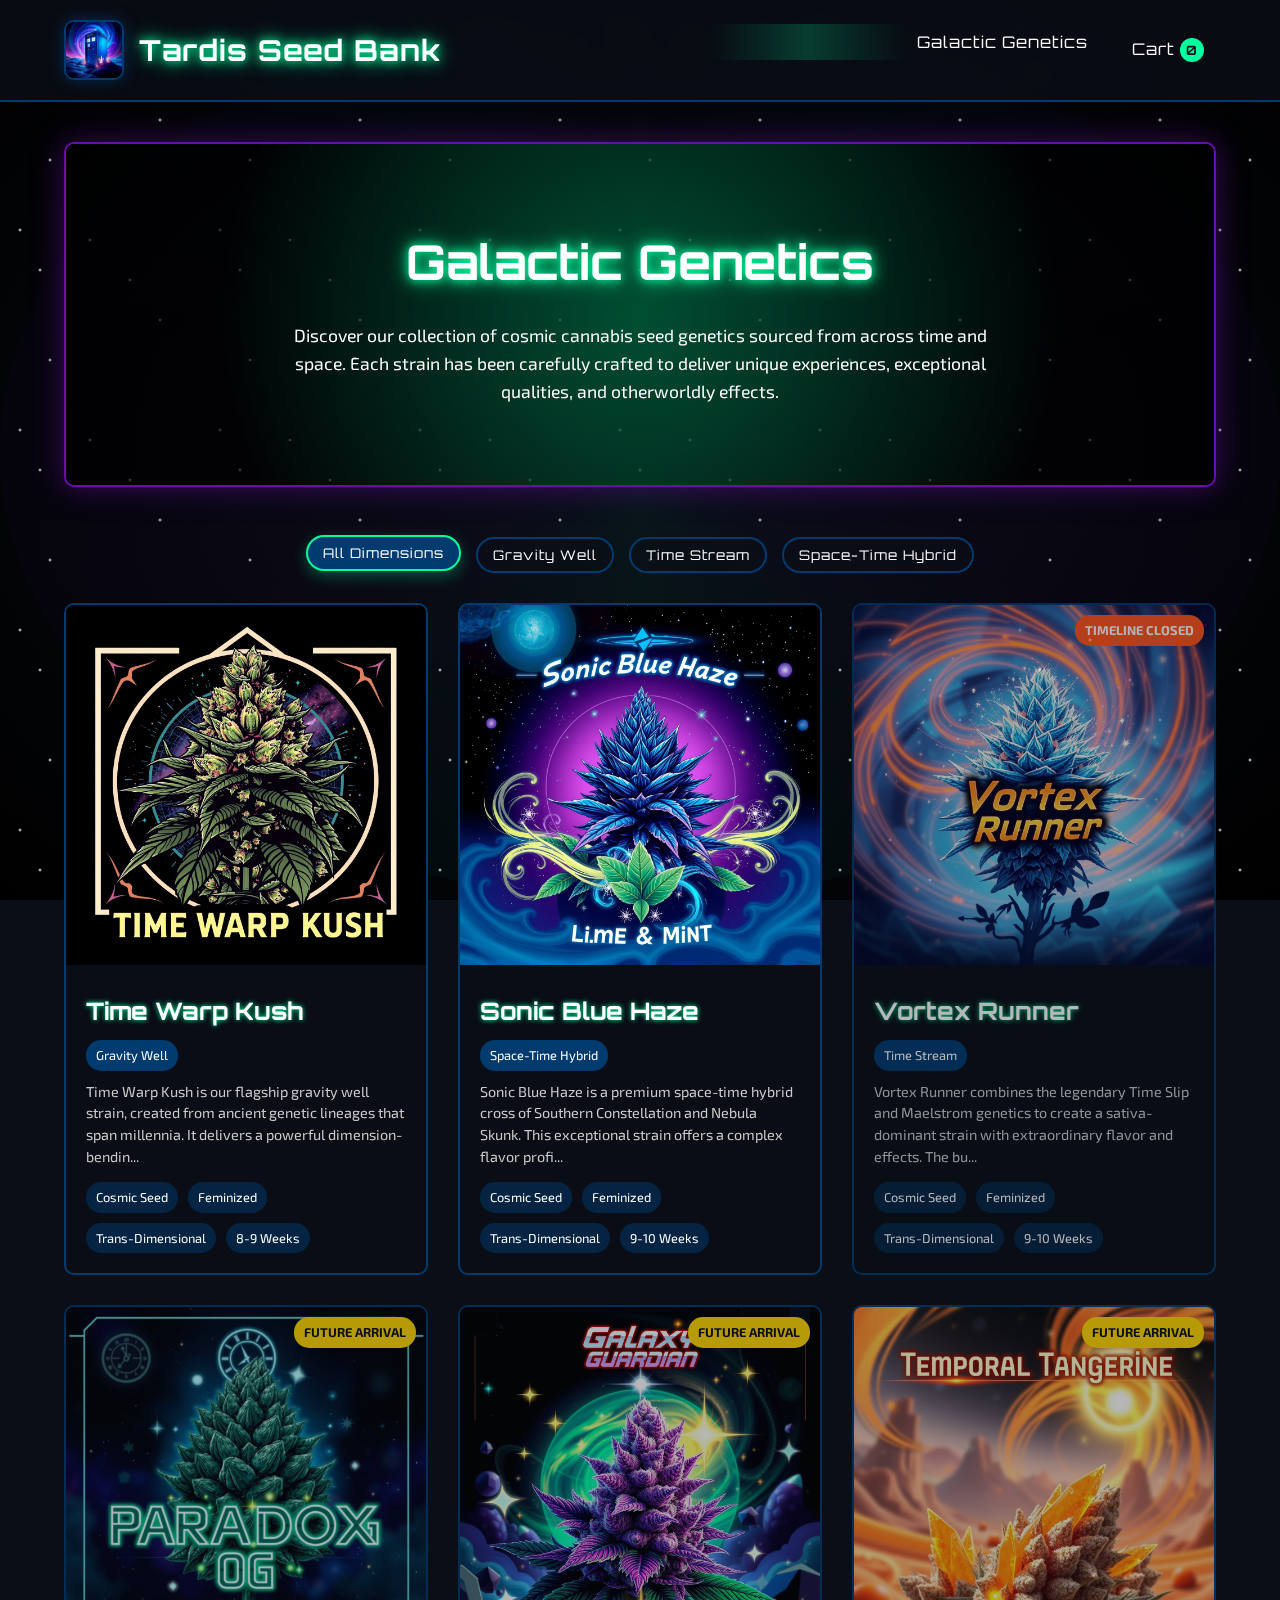
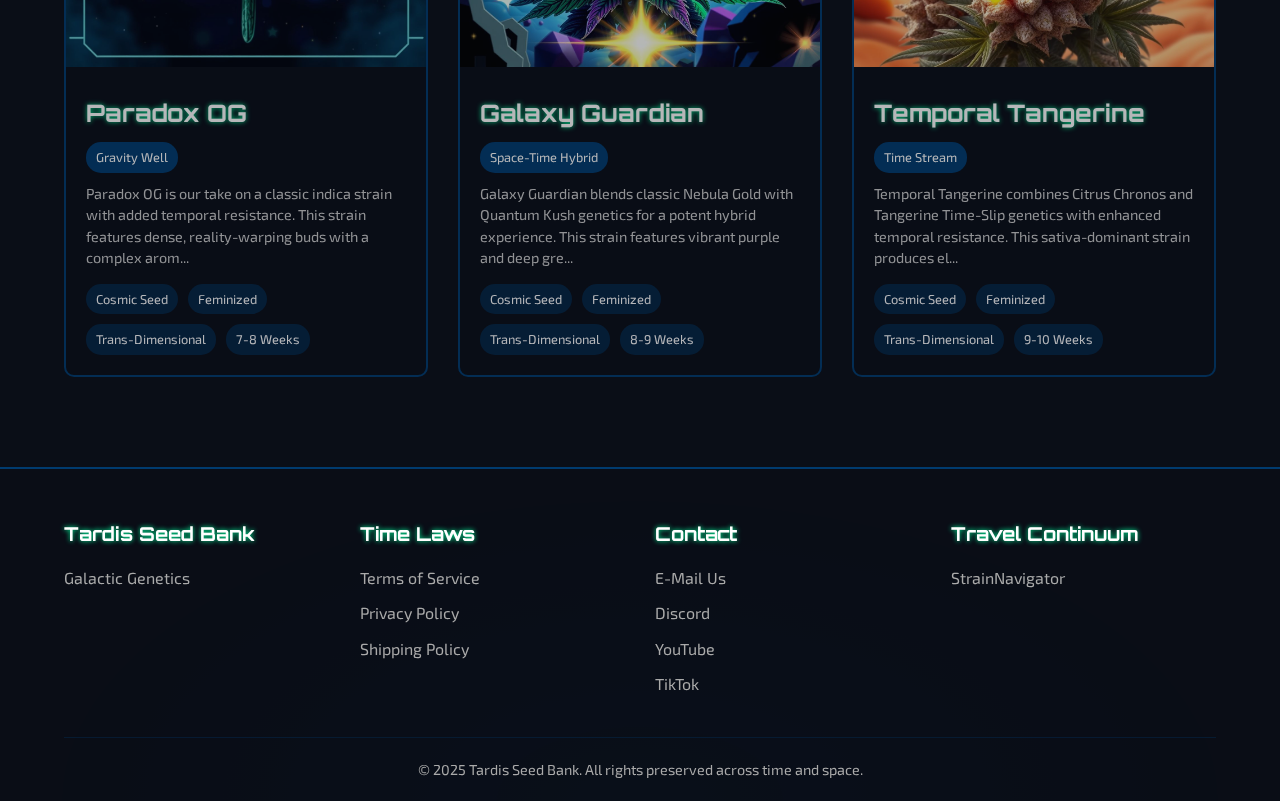
==== commit 7c820c69: "Update index.html" ====
--- a/index.html
+++ b/index.html
@@ -238,6 +238,14 @@
                         <li><a href="https://tiktok.com/@tardisgenetics" target="_blank">TikTok</a></li>
                     </ul>
                 </div>
+				
+                <div class="footer-section">
+                    <h3>Travel Continuum</h3>
+                    <ul>
+                        <li><a href="https://www.strainnavigator.com/" target="_blank">StrainNavigator</a></li>
+                    </ul>
+                </div>				
+				
             </div>
             <div class="copyright">
                 <p>© 2025 Tardis Seed Bank. All rights preserved across time and space.</p>
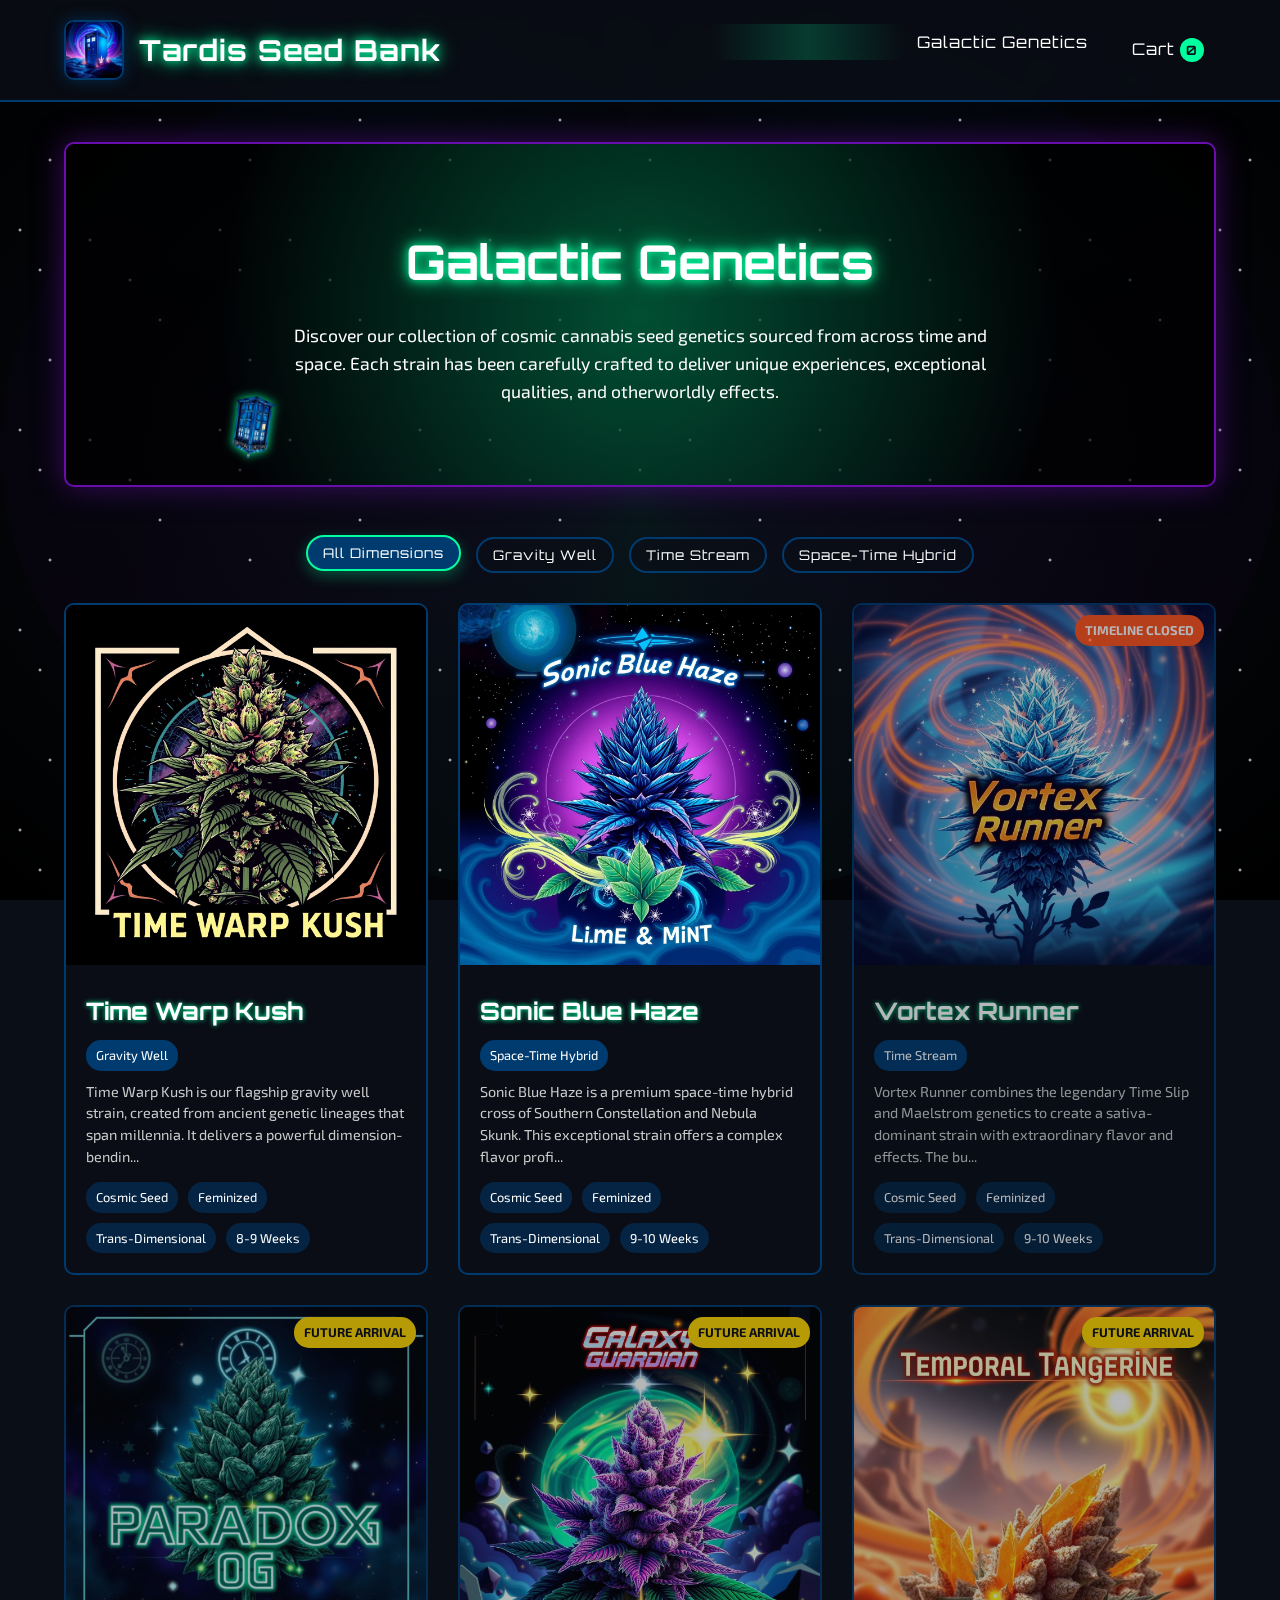
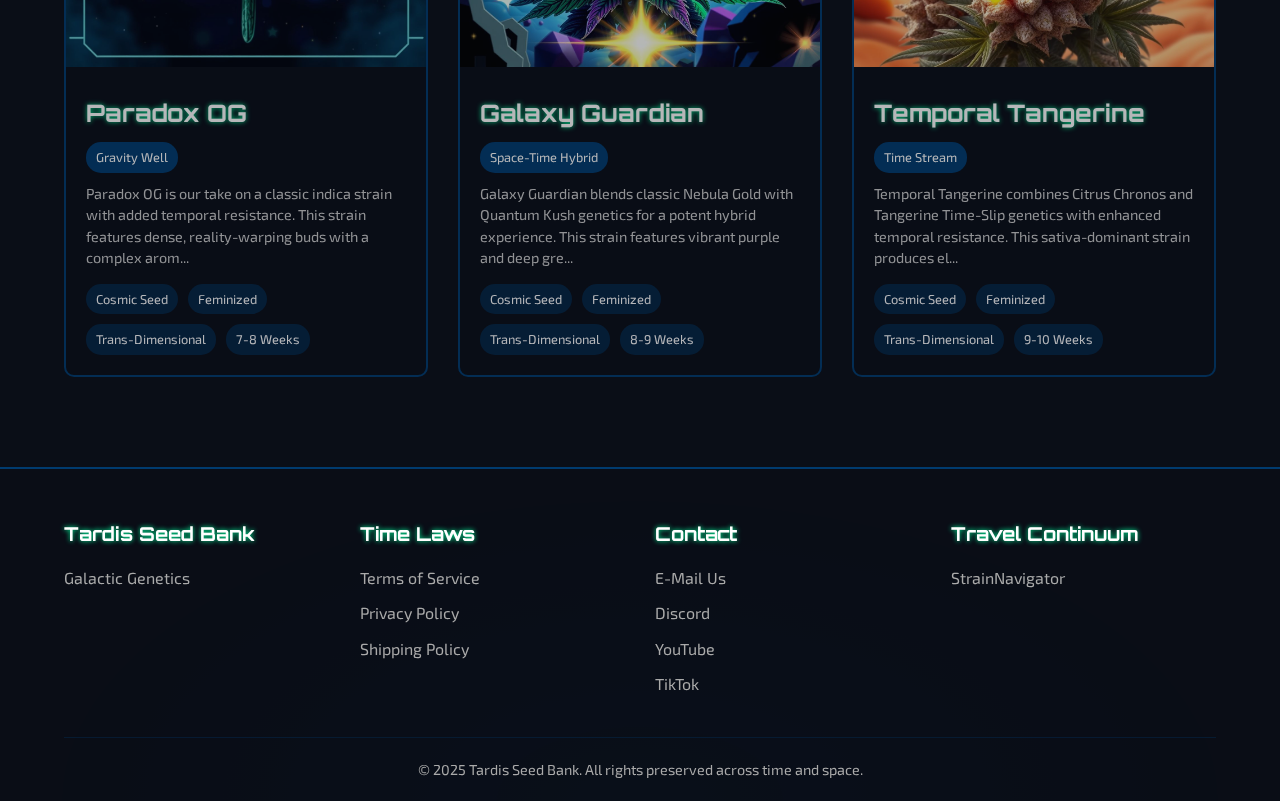
==== commit 09609b10: "Update index.html" ====
--- a/index.html
+++ b/index.html
@@ -21,6 +21,11 @@
     <meta property="twitter:title" content="Tardis Seed Bank - Galactic Genetics">
     <meta property="twitter:description" content="Explore our cosmic collection of cannabis seed genetics from across time and space.">
     <meta property="twitter:image" content="https://tolerable.github.io/TardisSeedBank/img/social-preview.jpg?v=1">
+
+	<link rel="apple-touch-icon" sizes="180x180" href="/apple-touch-icon.png">
+	<link rel="icon" type="image/png" sizes="32x32" href="/favicon-32x32.png">
+	<link rel="icon" type="image/png" sizes="16x16" href="/favicon-16x16.png">
+	<link rel="manifest" href="/site.webmanifest">
     
     <title>Tardis Seed Bank - Galactic Genetics</title>
     
@@ -73,6 +78,11 @@
             <div class="strain-hero">
                 <h1>Galactic Genetics</h1>
                 <p>Discover our collection of cosmic cannabis seed genetics sourced from across time and space. Each strain has been carefully crafted to deliver unique experiences, exceptional qualities, and otherworldly effects.</p>
+				
+				<div class="floating-tardis" style="position: absolute; top: 0; left: 0; width: 100%; height: 100%; overflow: hidden; pointer-events: none;">
+				  <img src="img/box.png" alt="TARDIS" id="tardisBox" style="position: absolute;">
+				</div>
+				
             </div>
             
             <div class="strain-filters">
--- a/css/styles.css
+++ b/css/styles.css
@@ -25,6 +25,20 @@
     line-height: 1.6;
     overflow-x: hidden;
     position: relative;
+}
+
+.floating-tardis {
+  position: absolute;
+  pointer-events: none;
+  z-index: 5;
+}
+
+#tardisBox {
+  width: 40px;
+  height: auto;
+  transform-origin: center;
+  transition: all 0.7s ease-in-out;
+  filter: drop-shadow(0 0 5px var(--sonic-green));
 }
 
 /* Space background effects */
@@ -935,4 +949,4 @@
     .cart-buttons {
         flex-direction: column;
     }
-}
+}